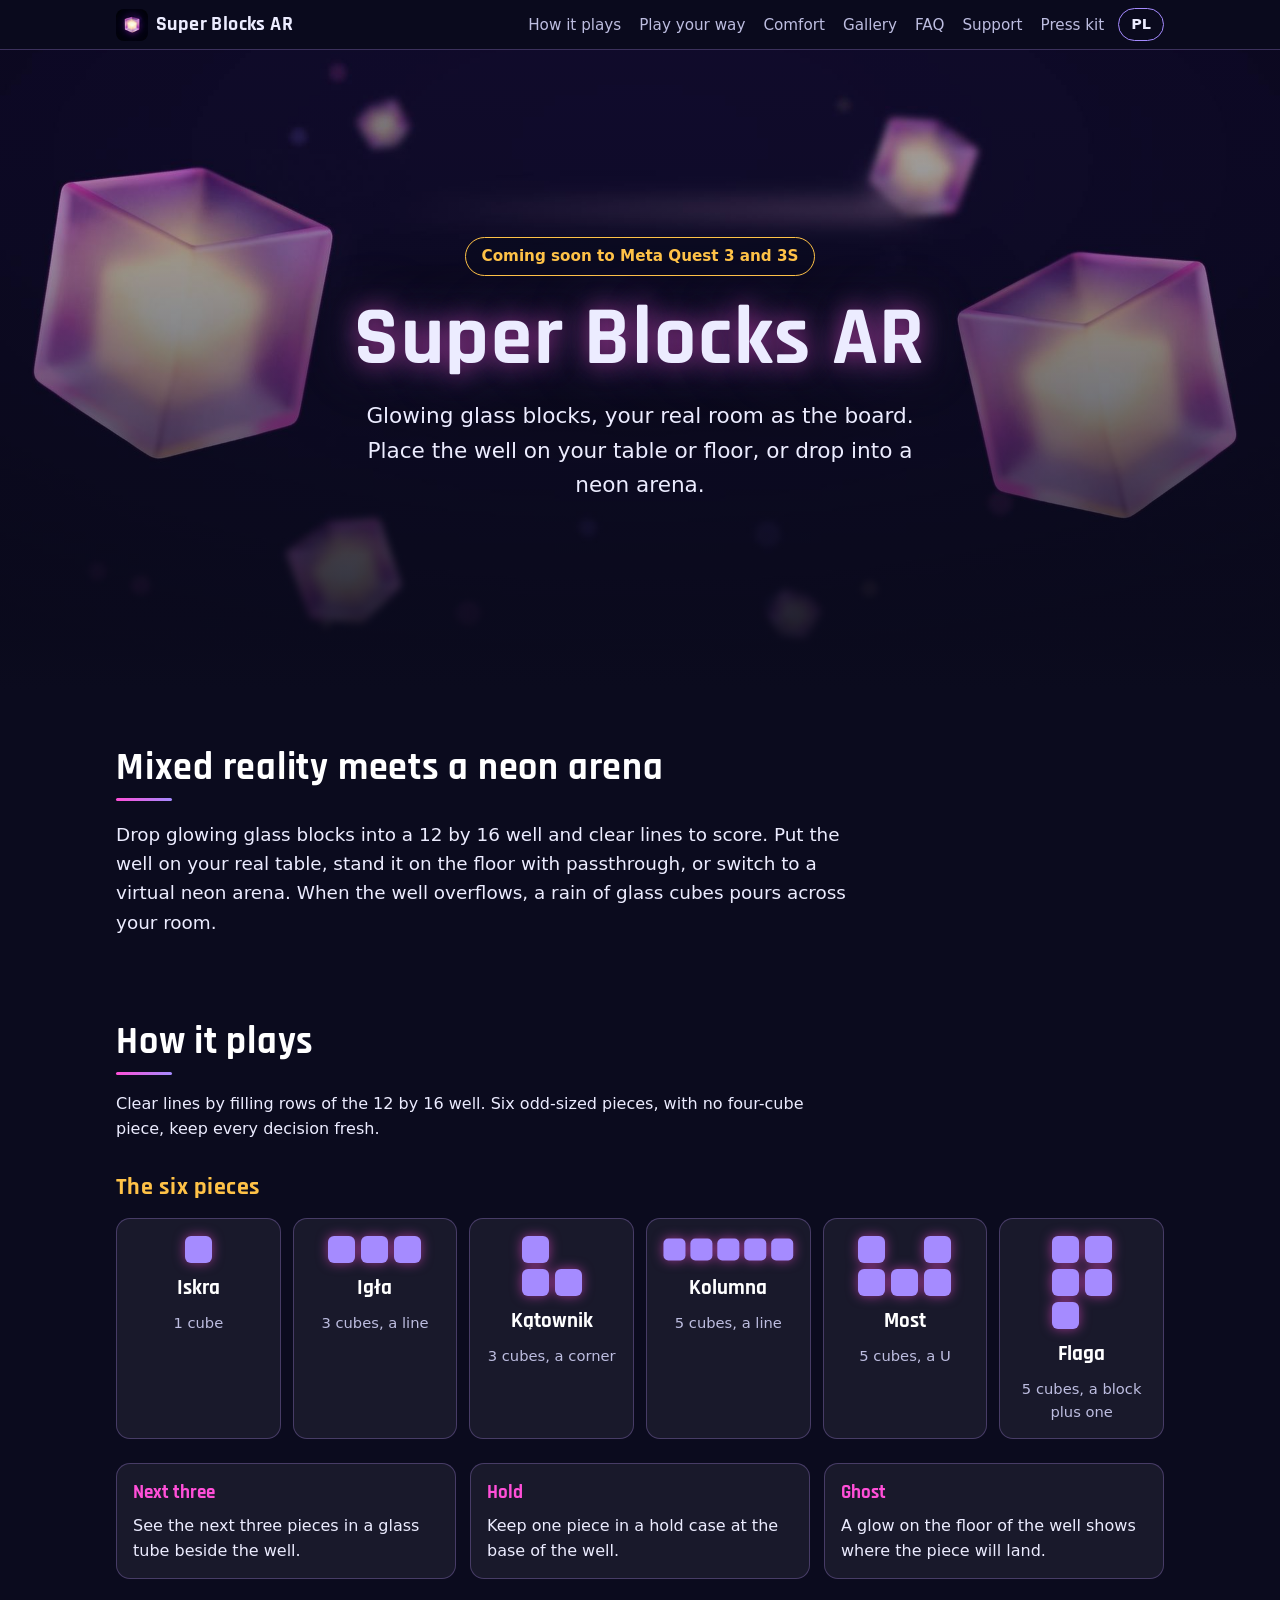
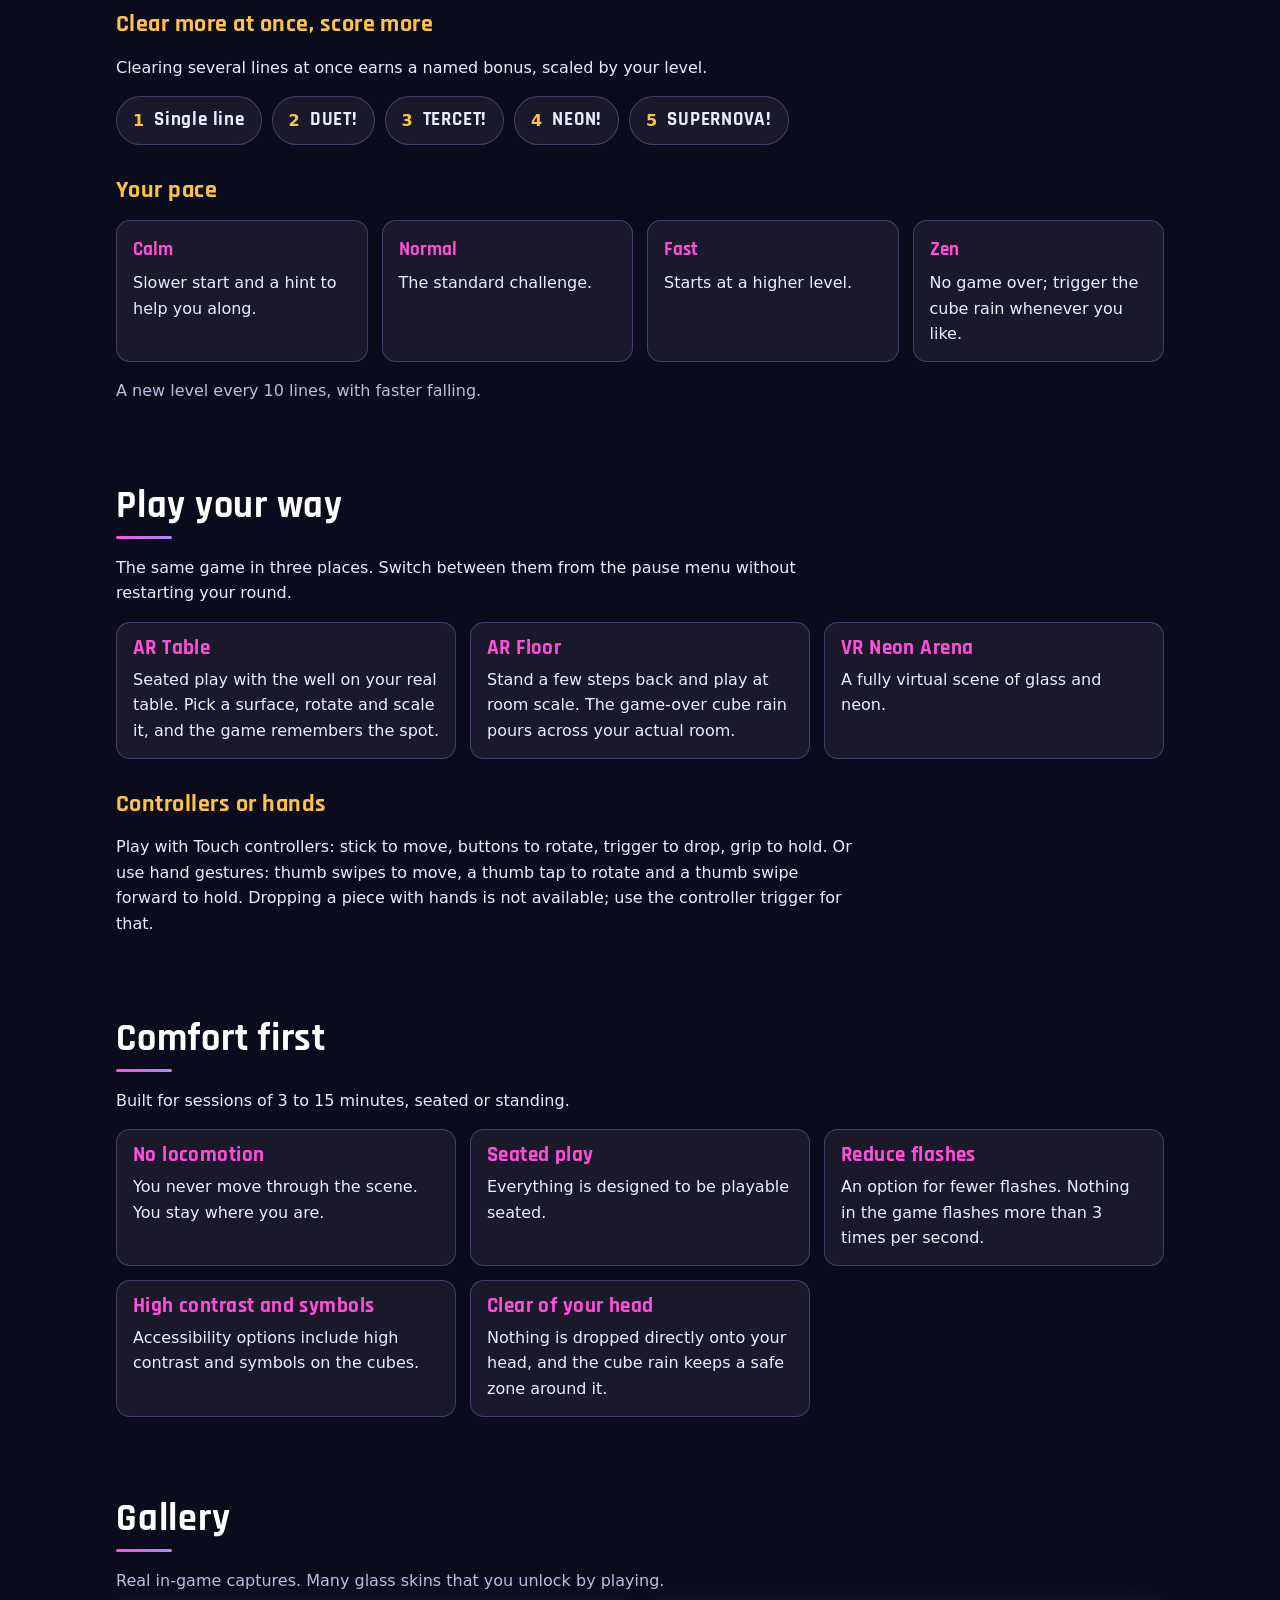
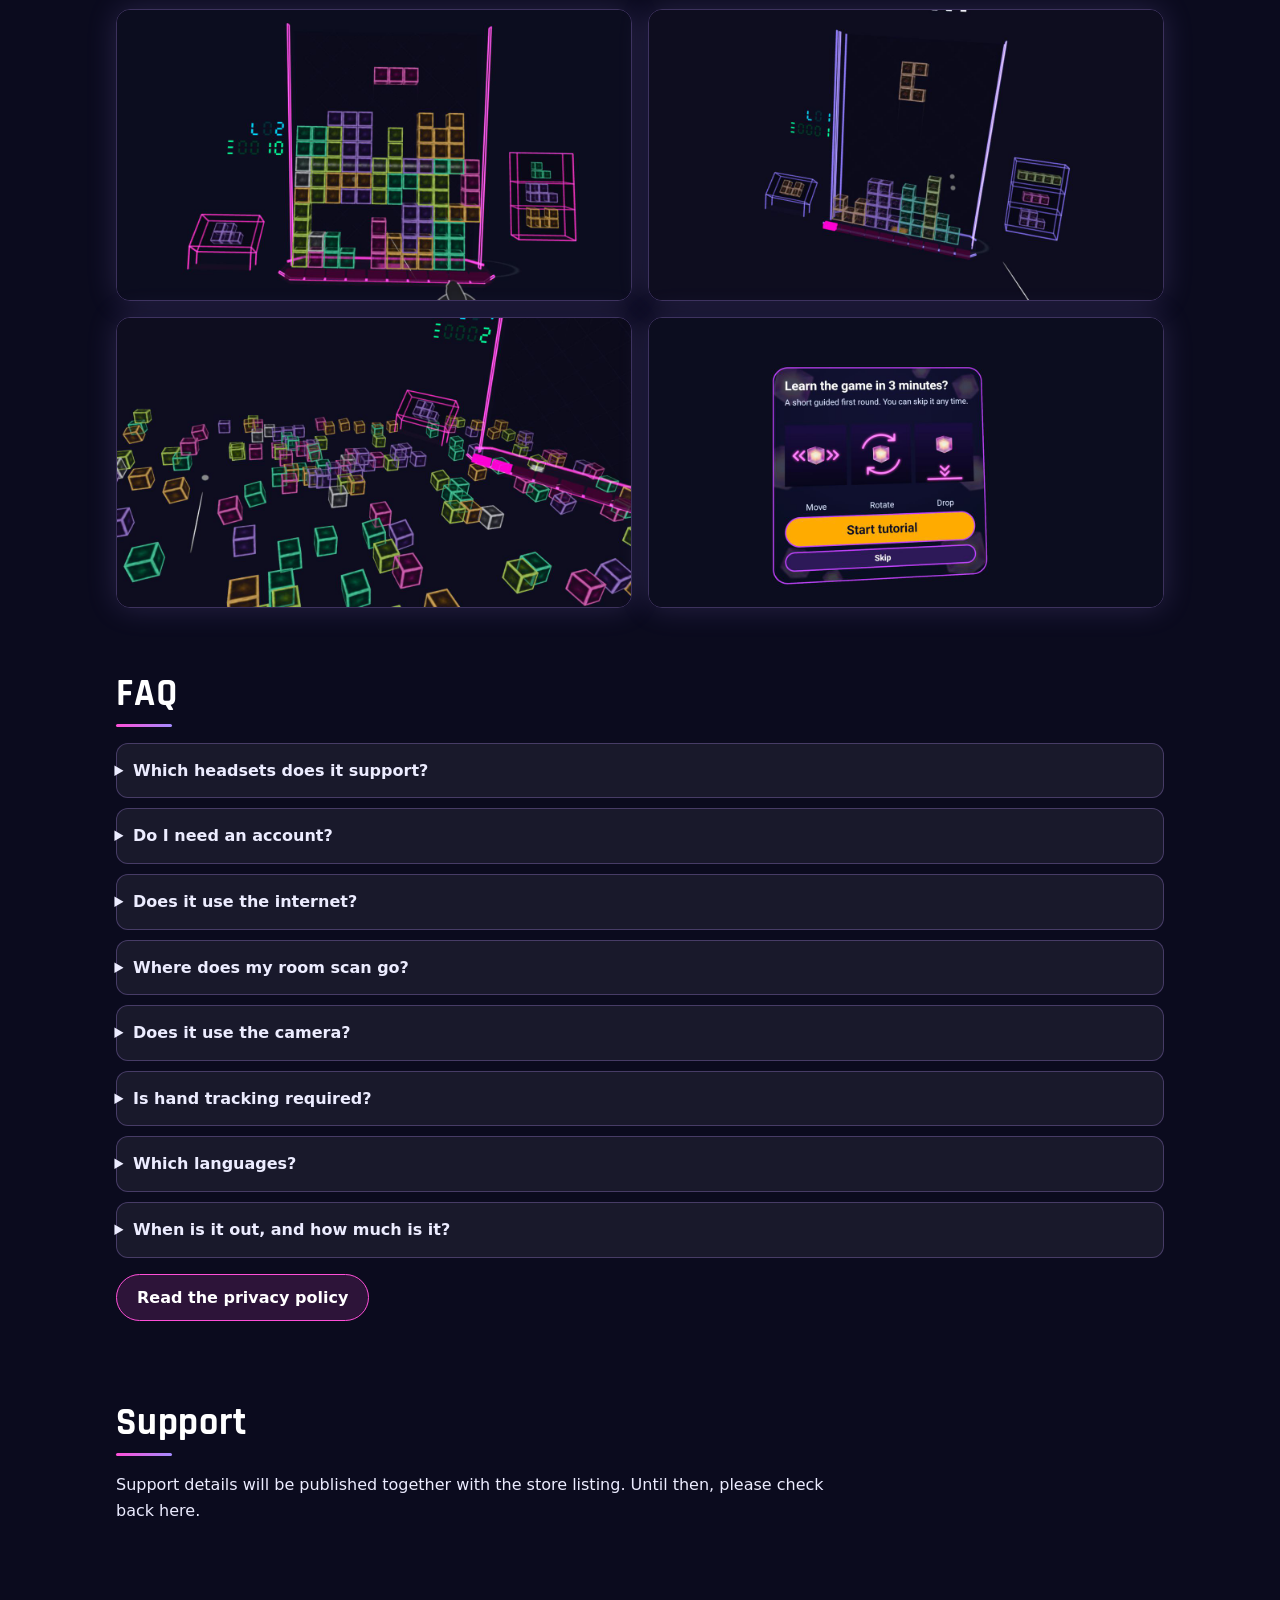
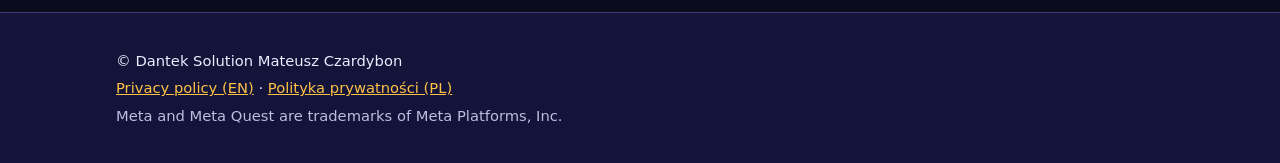
==== index.html @ c6575044 "Initial site Co-Authored-By: Claude Sonnet 5.5 <noreply@anthropic.com> Claude-Session: https://claud" ====
<!doctype html>
<html lang="en">
<head>
<meta charset="utf-8">
<meta name="viewport" content="width=device-width, initial-scale=1">
<title>Super Blocks AR</title>
<meta name="description" content="Super Blocks AR: glowing glass blocks falling into a 12 by 16 well that you place on your real table or floor, or play in a neon arena. Coming soon to Meta Quest 3 and 3S.">
<meta name="theme-color" content="#0b0b1e">
<meta property="og:type" content="website">
<meta property="og:title" content="Super Blocks AR">
<meta property="og:description" content="Super Blocks AR: glowing glass blocks falling into a 12 by 16 well that you place on your real table or floor, or play in a neon arena. Coming soon to Meta Quest 3 and 3S.">
<meta property="og:image" content="https://mczard.github.io/superblocksar/assets/og.jpg">
<meta property="og:image:width" content="1200">
<meta property="og:image:height" content="630">
<meta property="og:locale" content="en_US">
<meta name="twitter:card" content="summary_large_image">
<link rel="icon" type="image/png" sizes="48x48" href="assets/favicon.png">
<link rel="apple-touch-icon" href="assets/icon-192.png">
<link rel="preload" href="assets/fonts/Rajdhani-Bold.woff2" as="font" type="font/woff2" crossorigin>
<link rel="stylesheet" href="assets/style.css">
</head>
<body>
<a class="skip" href="#main">Skip to content</a>
<header class="top">
<div class="wrap bar">
<a class="brand" href="#top"><img src="assets/favicon.png" alt="" width="32" height="32"><span>Super Blocks AR</span></a>
<nav aria-label="Main"><ul><li><a href="#play">How it plays</a></li><li><a href="#modes">Play your way</a></li><li><a href="#comfort">Comfort</a></li><li><a href="#gallery">Gallery</a></li><li><a href="#faq">FAQ</a></li><li><a href="#support">Support</a></li><li><a href="press.html">Press kit</a></li></ul></nav>
<a class="lang" href="pl/index.html" hreflang="pl" lang="pl" aria-label="Polski">PL</a>
</div>
</header>
<main id="main">
<section class="hero" id="top">
<div class="wrap hero-in">
<!-- LAUNCH: replace the badge with the store button -->
<p class="badge launch-badge">Coming soon to Meta Quest 3 and 3S</p>
<h1>Super Blocks AR</h1>
<p class="pitch">Glowing glass blocks, your real room as the board. Place the well on your table or floor, or drop into a neon arena.</p>
</div>
</section>
<section class="wrap sec intro">
<h2>Mixed reality meets a neon arena</h2>
<p class="lead">Drop glowing glass blocks into a 12 by 16 well and clear lines to score. Put the well on your real table, stand it on the floor with passthrough, or switch to a virtual neon arena. When the well overflows, a rain of glass cubes pours across your room.</p>
</section>
<section id="play" class="wrap sec">
<h2>How it plays</h2>
<p>Clear lines by filling rows of the 12 by 16 well. Six odd-sized pieces, with no four-cube piece, keep every decision fresh.</p>
<h3 class="sub">The six pieces</h3>
<ul class="pieces"><li class="piece"><svg viewBox="0 0 11 11" width="33" height="33" aria-hidden="true" focusable="false"><rect x="1.0" y="1.0" width="9" height="9" rx="2"/></svg><strong>Iskra</strong><span>1 cube</span></li><li class="piece"><svg viewBox="0 0 33 11" width="99" height="33" aria-hidden="true" focusable="false"><rect x="1.0" y="1.0" width="9" height="9" rx="2"/><rect x="12.0" y="1.0" width="9" height="9" rx="2"/><rect x="23.0" y="1.0" width="9" height="9" rx="2"/></svg><strong>Igła</strong><span>3 cubes, a line</span></li><li class="piece"><svg viewBox="0 0 22 22" width="66" height="66" aria-hidden="true" focusable="false"><rect x="1.0" y="1.0" width="9" height="9" rx="2"/><rect x="1.0" y="12.0" width="9" height="9" rx="2"/><rect x="12.0" y="12.0" width="9" height="9" rx="2"/></svg><strong>Kątownik</strong><span>3 cubes, a corner</span></li><li class="piece"><svg viewBox="0 0 55 11" width="165" height="33" aria-hidden="true" focusable="false"><rect x="1.0" y="1.0" width="9" height="9" rx="2"/><rect x="12.0" y="1.0" width="9" height="9" rx="2"/><rect x="23.0" y="1.0" width="9" height="9" rx="2"/><rect x="34.0" y="1.0" width="9" height="9" rx="2"/><rect x="45.0" y="1.0" width="9" height="9" rx="2"/></svg><strong>Kolumna</strong><span>5 cubes, a line</span></li><li class="piece"><svg viewBox="0 0 33 22" width="99" height="66" aria-hidden="true" focusable="false"><rect x="1.0" y="1.0" width="9" height="9" rx="2"/><rect x="23.0" y="1.0" width="9" height="9" rx="2"/><rect x="1.0" y="12.0" width="9" height="9" rx="2"/><rect x="12.0" y="12.0" width="9" height="9" rx="2"/><rect x="23.0" y="12.0" width="9" height="9" rx="2"/></svg><strong>Most</strong><span>5 cubes, a U</span></li><li class="piece"><svg viewBox="0 0 22 33" width="66" height="99" aria-hidden="true" focusable="false"><rect x="1.0" y="1.0" width="9" height="9" rx="2"/><rect x="12.0" y="1.0" width="9" height="9" rx="2"/><rect x="1.0" y="12.0" width="9" height="9" rx="2"/><rect x="12.0" y="12.0" width="9" height="9" rx="2"/><rect x="1.0" y="23.0" width="9" height="9" rx="2"/></svg><strong>Flaga</strong><span>5 cubes, a block plus one</span></li></ul>
<ul class="cards three"><li><h4>Next three</h4><p>See the next three pieces in a glass tube beside the well.</p></li><li><h4>Hold</h4><p>Keep one piece in a hold case at the base of the well.</p></li><li><h4>Ghost</h4><p>A glow on the floor of the well shows where the piece will land.</p></li></ul>
<h3 class="sub">Clear more at once, score more</h3>
<p>Clearing several lines at once earns a named bonus, scaled by your level.</p>
<ul class="scores"><li><span class="n">1</span><span class="w">Single line</span></li><li><span class="n">2</span><span class="w">DUET!</span></li><li><span class="n">3</span><span class="w">TERCET!</span></li><li><span class="n">4</span><span class="w">NEON!</span></li><li><span class="n">5</span><span class="w">SUPERNOVA!</span></li></ul>
<h3 class="sub">Your pace</h3>
<ul class="cards four"><li><h4>Calm</h4><p>Slower start and a hint to help you along.</p></li><li><h4>Normal</h4><p>The standard challenge.</p></li><li><h4>Fast</h4><p>Starts at a higher level.</p></li><li><h4>Zen</h4><p>No game over; trigger the cube rain whenever you like.</p></li></ul>
<p class="muted">A new level every 10 lines, with faster falling.</p>
</section>
<section id="modes" class="wrap sec">
<h2>Play your way</h2>
<p>The same game in three places. Switch between them from the pause menu without restarting your round.</p>
<ul class="cards three"><li><h3>AR Table</h3><p>Seated play with the well on your real table. Pick a surface, rotate and scale it, and the game remembers the spot.</p></li><li><h3>AR Floor</h3><p>Stand a few steps back and play at room scale. The game-over cube rain pours across your actual room.</p></li><li><h3>VR Neon Arena</h3><p>A fully virtual scene of glass and neon.</p></li></ul>
<h3 class="sub">Controllers or hands</h3>
<p>Play with Touch controllers: stick to move, buttons to rotate, trigger to drop, grip to hold. Or use hand gestures: thumb swipes to move, a thumb tap to rotate and a thumb swipe forward to hold. Dropping a piece with hands is not available; use the controller trigger for that.</p>
</section>
<section id="comfort" class="wrap sec">
<h2>Comfort first</h2>
<p>Built for sessions of 3 to 15 minutes, seated or standing.</p>
<ul class="cards three"><li><h3>No locomotion</h3><p>You never move through the scene. You stay where you are.</p></li><li><h3>Seated play</h3><p>Everything is designed to be playable seated.</p></li><li><h3>Reduce flashes</h3><p>An option for fewer flashes. Nothing in the game flashes more than 3 times per second.</p></li><li><h3>High contrast and symbols</h3><p>Accessibility options include high contrast and symbols on the cubes.</p></li><li><h3>Clear of your head</h3><p>Nothing is dropped directly onto your head, and the cube rain keeps a safe zone around it.</p></li></ul>
</section>
<section id="gallery" class="wrap sec">
<h2>Gallery</h2>
<p class="muted">Real in-game captures. Many glass skins that you unlock by playing.</p>
<ul class="gallery"><li><img src="assets/shot-1-arena.jpg" alt="Glowing glass blocks stacked in a well inside the neon VR arena." width="1280" height="720" loading="lazy"></li><li><img src="assets/shot-2-galaxy.jpg" alt="The VR arena with an alternative glass skin." width="1280" height="720" loading="lazy"></li><li><img src="assets/shot-3-rain.jpg" alt="The game-over rain of glass cubes falling through the room." width="1280" height="720" loading="lazy"></li><li><img src="assets/shot-4-tutorial.jpg" alt="The in-game tutorial showing how to play." width="1280" height="720" loading="lazy"></li></ul>
</section>
<section id="faq" class="wrap sec">
<h2>FAQ</h2>
<div class="faq"><details><summary>Which headsets does it support?</summary><p>Meta Quest 3 and Meta Quest 3S.</p></details><details><summary>Do I need an account?</summary><p>The game has no account of its own, no ads and no analytics.</p></details><details><summary>Does it use the internet?</summary><p>The game has no server of its own. The only online feature is the optional Meta leaderboard: after a finished round (not Zen) your score and the name of the board, which is only the difficulty, are sent through the Meta Platform SDK built into the app. The game contacts no other server, and no room scan, camera or hand data is ever sent.</p></details><details><summary>Where does my room scan go?</summary><p>Nowhere. In the AR modes the game reads the room scan from the headset to place the well and, on the floor, to let cubes bounce off your room. It is processed on the headset and never sent or stored outside it. The game saves only the board position you chose, as a spatial anchor kept by the system on the headset.</p></details><details><summary>Does it use the camera?</summary><p>No. The game never accesses camera images and does not record video or audio. Passthrough is rendered by the system.</p></details><details><summary>Is hand tracking required?</summary><p>No. Hand tracking is optional and only reads thumb gestures. Controllers work for everything.</p></details><details><summary>Which languages?</summary><p>English and Polish.</p></details><details><summary>When is it out, and how much is it?</summary><p>It is coming soon. Release date and price will be announced with the store listing.</p></details></div>
<p><a class="btn" href="https://mczard.github.io/superblocksar-legal/" rel="noopener">Read the privacy policy</a></p>
</section>
<section id="support" class="wrap sec">
<h2>Support</h2>
<p>Support details will be published together with the store listing. Until then, please check back here.</p>
</section>
</main>
<footer class="foot">
<div class="wrap">
<p>&copy; Dantek Solution Mateusz Czardybon</p>
<p><a href="https://mczard.github.io/superblocksar-legal/" rel="noopener">Privacy policy (EN)</a> &middot; <a href="https://mczard.github.io/superblocksar-legal/pl.html" rel="noopener">Polityka prywatności (PL)</a></p>
<p class="muted">Meta and Meta Quest are trademarks of Meta Platforms, Inc.</p>
</div>
</footer>
</body>
</html>
---- assets/style.css ----
@font-face{font-family:"Rajdhani";font-weight:700;font-style:normal;font-display:swap;src:url("fonts/Rajdhani-Bold.woff2") format("woff2")}
:root{--bg:#0b0b1e;--bg2:#14143a;--card:rgba(255,255,255,.06);--line:rgba(190,150,255,.28);--text:#ececff;--muted:#bdbde0;--mag:#ff4fd8;--vio:#a58bff;--amb:#ffc247;--gut:16px}
*{box-sizing:border-box}
html{scroll-behavior:smooth;-webkit-text-size-adjust:100%}
body{margin:0;background:var(--bg);color:var(--text);font:1rem/1.6 system-ui,-apple-system,"Segoe UI",Roboto,sans-serif;overflow-x:hidden}
img{max-width:100%;height:auto;display:block}
ul{list-style:none;margin:0;padding:0}
a{color:var(--amb)}
a:focus-visible,.btn:focus-visible{outline:3px solid var(--amb);outline-offset:3px;border-radius:4px}
h1,h2,h3,.brand{font-family:"Rajdhani",system-ui,sans-serif;font-weight:700;letter-spacing:.02em;line-height:1.15;margin:0}
.wrap{max-width:1080px;margin:0 auto;padding-left:var(--gut);padding-right:var(--gut)}
.skip{position:absolute;left:-999px;top:8px;background:var(--amb);color:#0b0b1e;padding:8px 12px;z-index:20;border-radius:4px}
.skip:focus{left:8px}
.top{position:sticky;top:0;z-index:10;background:rgba(11,11,30,.88);backdrop-filter:blur(8px);border-bottom:1px solid var(--line)}
.bar{display:flex;align-items:center;gap:12px;flex-wrap:wrap;padding-top:8px;padding-bottom:8px}
.brand{display:flex;align-items:center;gap:8px;color:var(--text);text-decoration:none;font-size:1.25rem}
.brand img{border-radius:8px}
nav{margin-left:auto}
nav ul{display:flex;gap:4px 14px;flex-wrap:wrap}
nav a{color:var(--muted);text-decoration:none;font-size:.95rem;padding:6px 2px}
nav a:hover{color:var(--text)}
.lang{border:1px solid var(--vio);color:var(--text);text-decoration:none;padding:4px 12px;border-radius:999px;font-weight:700;font-size:.9rem}
.lang:hover{background:rgba(165,139,255,.2)}
.hero{background:linear-gradient(180deg,rgba(11,11,30,.15),rgba(11,11,30,.85) 92%,var(--bg)),url("hero.jpg") center/cover no-repeat,var(--bg);min-height:min(78vh,640px);display:flex;align-items:center;text-align:center}
.hero-in{padding-top:64px;padding-bottom:64px}
.hero h1{font-size:clamp(2.6rem,10vw,5.2rem);text-shadow:0 0 24px rgba(255,79,216,.55),0 0 60px rgba(165,139,255,.4);margin:16px 0 12px}
.pitch{max-width:36rem;margin:0 auto;font-size:clamp(1.05rem,3.2vw,1.35rem);color:var(--text)}
.badge{display:inline-block;margin:0;padding:6px 16px;border:1px solid var(--amb);border-radius:999px;color:var(--amb);background:rgba(11,11,30,.7);font-weight:600;font-size:.95rem}
.sec{padding-top:56px;padding-bottom:8px}
.sec h2{font-size:clamp(1.7rem,5vw,2.4rem);margin-bottom:16px;color:#fff}
.sec h2::after{content:"";display:block;width:56px;height:3px;margin-top:8px;background:linear-gradient(90deg,var(--mag),var(--vio));border-radius:2px}
.muted{color:var(--muted)}
.two{display:grid;gap:24px}
.modes{display:grid;gap:12px}
.modes li,.cards li{background:var(--card);border:1px solid var(--line);border-radius:14px;padding:14px 16px}
.modes strong{display:block;color:var(--amb);font-size:1.05rem}
.modes span{color:var(--muted)}
.cards{display:grid;gap:14px}
.cards{margin:16px 0}
.cards h3{font-size:1.3rem;color:var(--mag);margin-bottom:6px}
.cards p{margin:0;color:var(--text)}
.gallery{display:grid;gap:16px}
.gallery img{border-radius:14px;border:1px solid var(--line);box-shadow:0 0 30px rgba(165,139,255,.18)}
.btn{display:inline-block;padding:10px 20px;border:1px solid var(--mag);border-radius:999px;color:#fff;text-decoration:none;font-weight:600;background:rgba(255,79,216,.14)}
.btn:hover{background:rgba(255,79,216,.3)}
.foot{margin-top:64px;padding:32px 0;border-top:1px solid var(--line);background:var(--bg2);font-size:.92rem}
.foot p{margin:4px 0;overflow-wrap:anywhere}
.hero h1,.badge{animation:rise .8s ease both}
@keyframes rise{from{opacity:0;transform:translateY(8px)}to{opacity:1;transform:none}}
.intro .lead,.lead{font-size:1.15rem;max-width:46rem}
.sub{font-size:1.5rem;color:var(--amb);margin:32px 0 10px}
.sec p{max-width:46rem}
.pieces{display:grid;grid-template-columns:repeat(2,1fr);gap:12px;margin:16px 0 24px}
.piece{background:var(--card);border:1px solid var(--line);border-radius:14px;padding:14px;display:flex;flex-direction:column;align-items:center;gap:6px;text-align:center}
.piece svg{height:auto;max-width:100%;fill:var(--vio);filter:drop-shadow(0 0 6px rgba(255,79,216,.55));min-height:33px}
.piece strong{font-family:"Rajdhani",system-ui,sans-serif;font-size:1.3rem;color:#fff}
.piece span{color:var(--muted);font-size:.92rem}
.cards h4,.cards.three h4{font-family:"Rajdhani",system-ui,sans-serif;font-size:1.2rem;color:var(--mag);margin:0 0 4px}
.cards.four{grid-template-columns:1fr}
.scores{display:flex;flex-wrap:wrap;gap:10px;margin:14px 0}
.scores li{display:flex;align-items:center;gap:10px;padding:8px 16px;border:1px solid var(--line);border-radius:999px;background:var(--card)}
.scores .n{color:var(--amb);font-weight:700}
.scores .w{font-family:"Rajdhani",system-ui,sans-serif;font-size:1.2rem;font-weight:700;letter-spacing:.04em}
.faq details{background:var(--card);border:1px solid var(--line);border-radius:12px;margin-bottom:10px;padding:0 16px}
.faq summary{cursor:pointer;padding:14px 0;font-weight:600;list-style-position:outside}
.faq summary:focus-visible{outline:3px solid var(--amb);outline-offset:2px;border-radius:4px}
.faq details[open] summary{color:var(--amb)}
.faq details p{margin:0 0 14px;color:var(--text)}
.phead{padding-top:48px}
.h1s{font-size:clamp(2rem,7vw,3.2rem);text-shadow:0 0 24px rgba(255,79,216,.45);margin-bottom:8px}
.facts{display:grid;gap:0;margin:0;border:1px solid var(--line);border-radius:14px;overflow:hidden}
.facts div{display:grid;gap:2px;padding:12px 16px;background:var(--card);border-bottom:1px solid var(--line)}
.facts div:last-child{border-bottom:0}
.facts dt{color:var(--amb);font-weight:700}
.facts dd{margin:0}
.dls{display:grid;gap:14px;grid-template-columns:1fr}
.dl a{display:flex;flex-direction:column;gap:8px;height:100%;padding:10px;background:var(--card);border:1px solid var(--line);border-radius:14px;color:var(--text);text-decoration:none}
.dl a:hover{border-color:var(--mag)}
.dl a:focus-visible{outline:3px solid var(--amb);outline-offset:3px}
.dl .th{border-radius:8px;margin:0 auto;max-height:220px;width:auto;object-fit:contain;background:#0b0b1e}
.dl span{font-size:.95rem;overflow-wrap:anywhere}
nav[aria-label] a[aria-current]{color:var(--amb)}
@media (min-width:700px){
.pieces{grid-template-columns:repeat(3,1fr)}
.cards.four{grid-template-columns:repeat(2,1fr)}
.dls{grid-template-columns:repeat(2,1fr)}
.facts div{grid-template-columns:200px 1fr}
.two{grid-template-columns:1.2fr 1fr;align-items:start}
.cards{grid-template-columns:repeat(2,1fr)}
.gallery{grid-template-columns:repeat(2,1fr)}
}
@media (min-width:1000px){.cards.three{grid-template-columns:repeat(3,1fr)}.cards.four{grid-template-columns:repeat(4,1fr)}.pieces{grid-template-columns:repeat(6,1fr)}.dls{grid-template-columns:repeat(3,1fr)}}
@media (prefers-reduced-motion:reduce){html{scroll-behavior:auto}*{animation:none!important;transition:none!important}}
@media (max-width:699px){.top{position:static}}
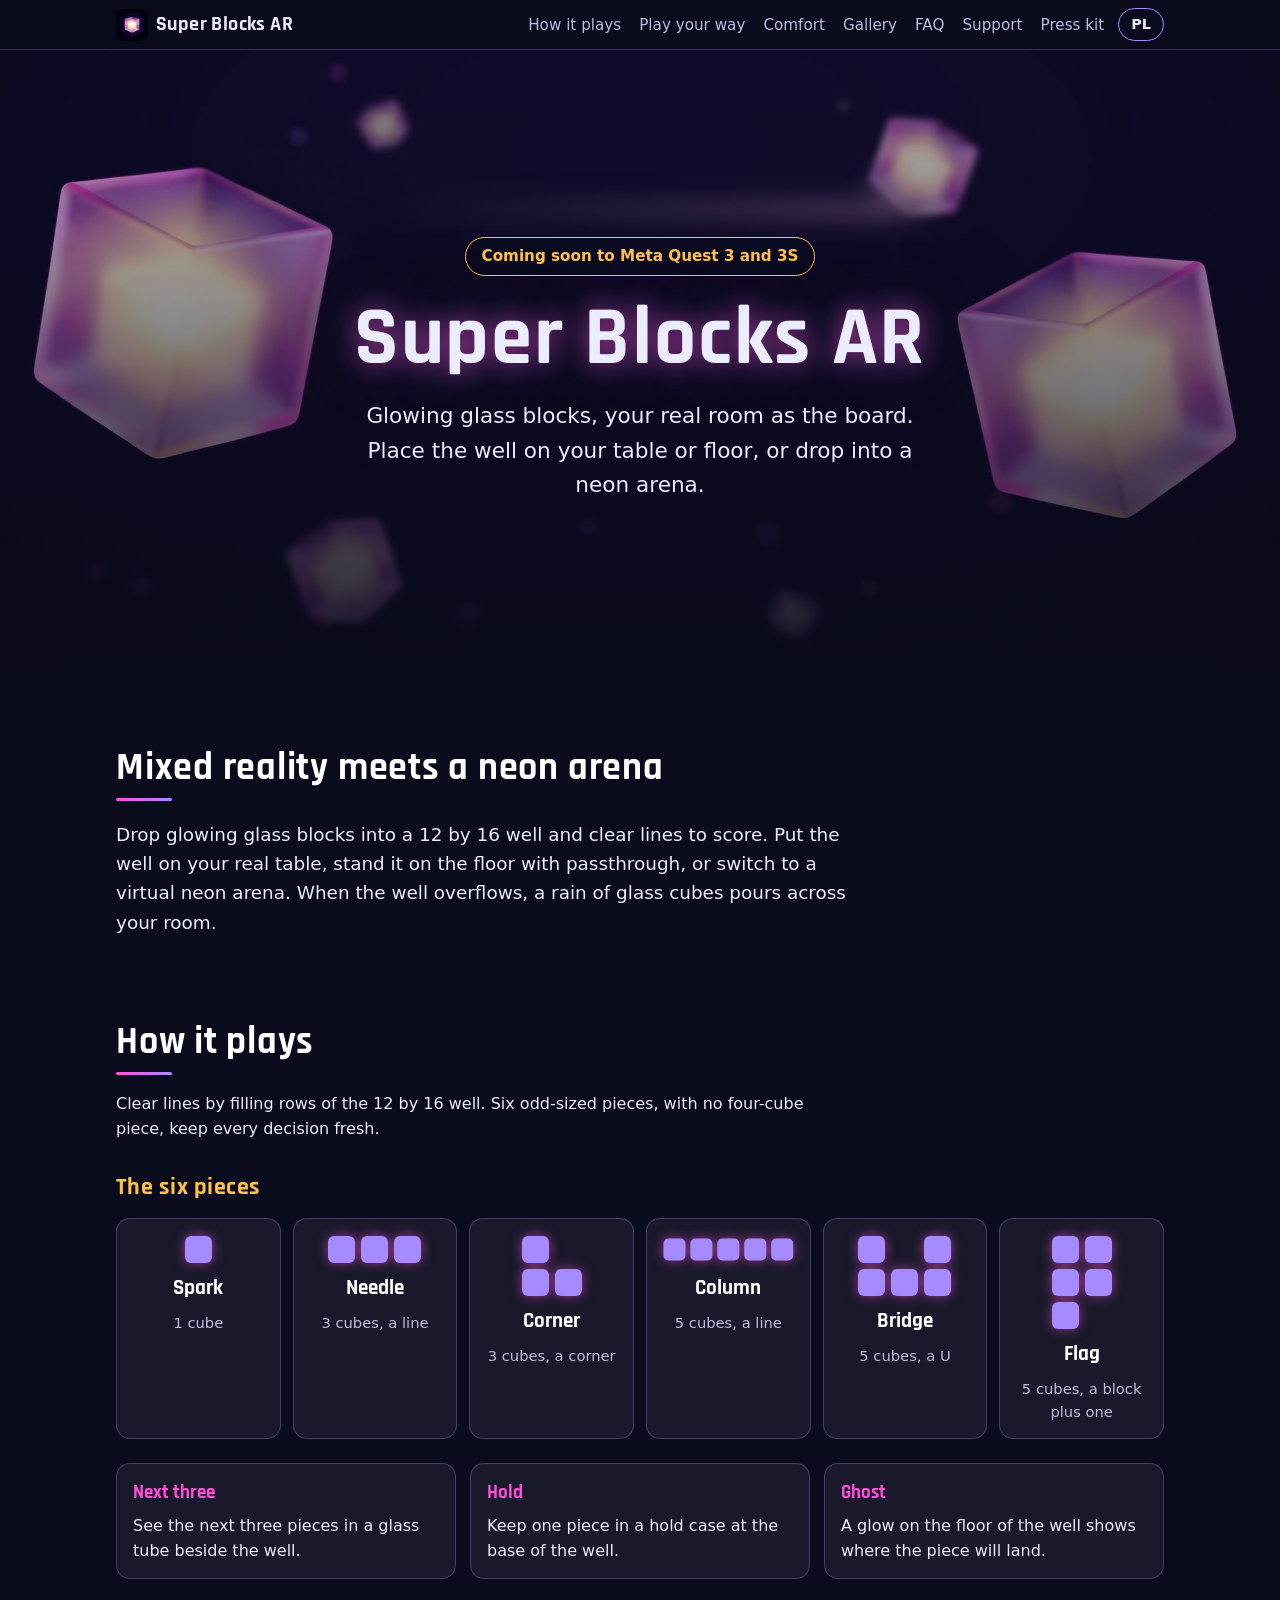
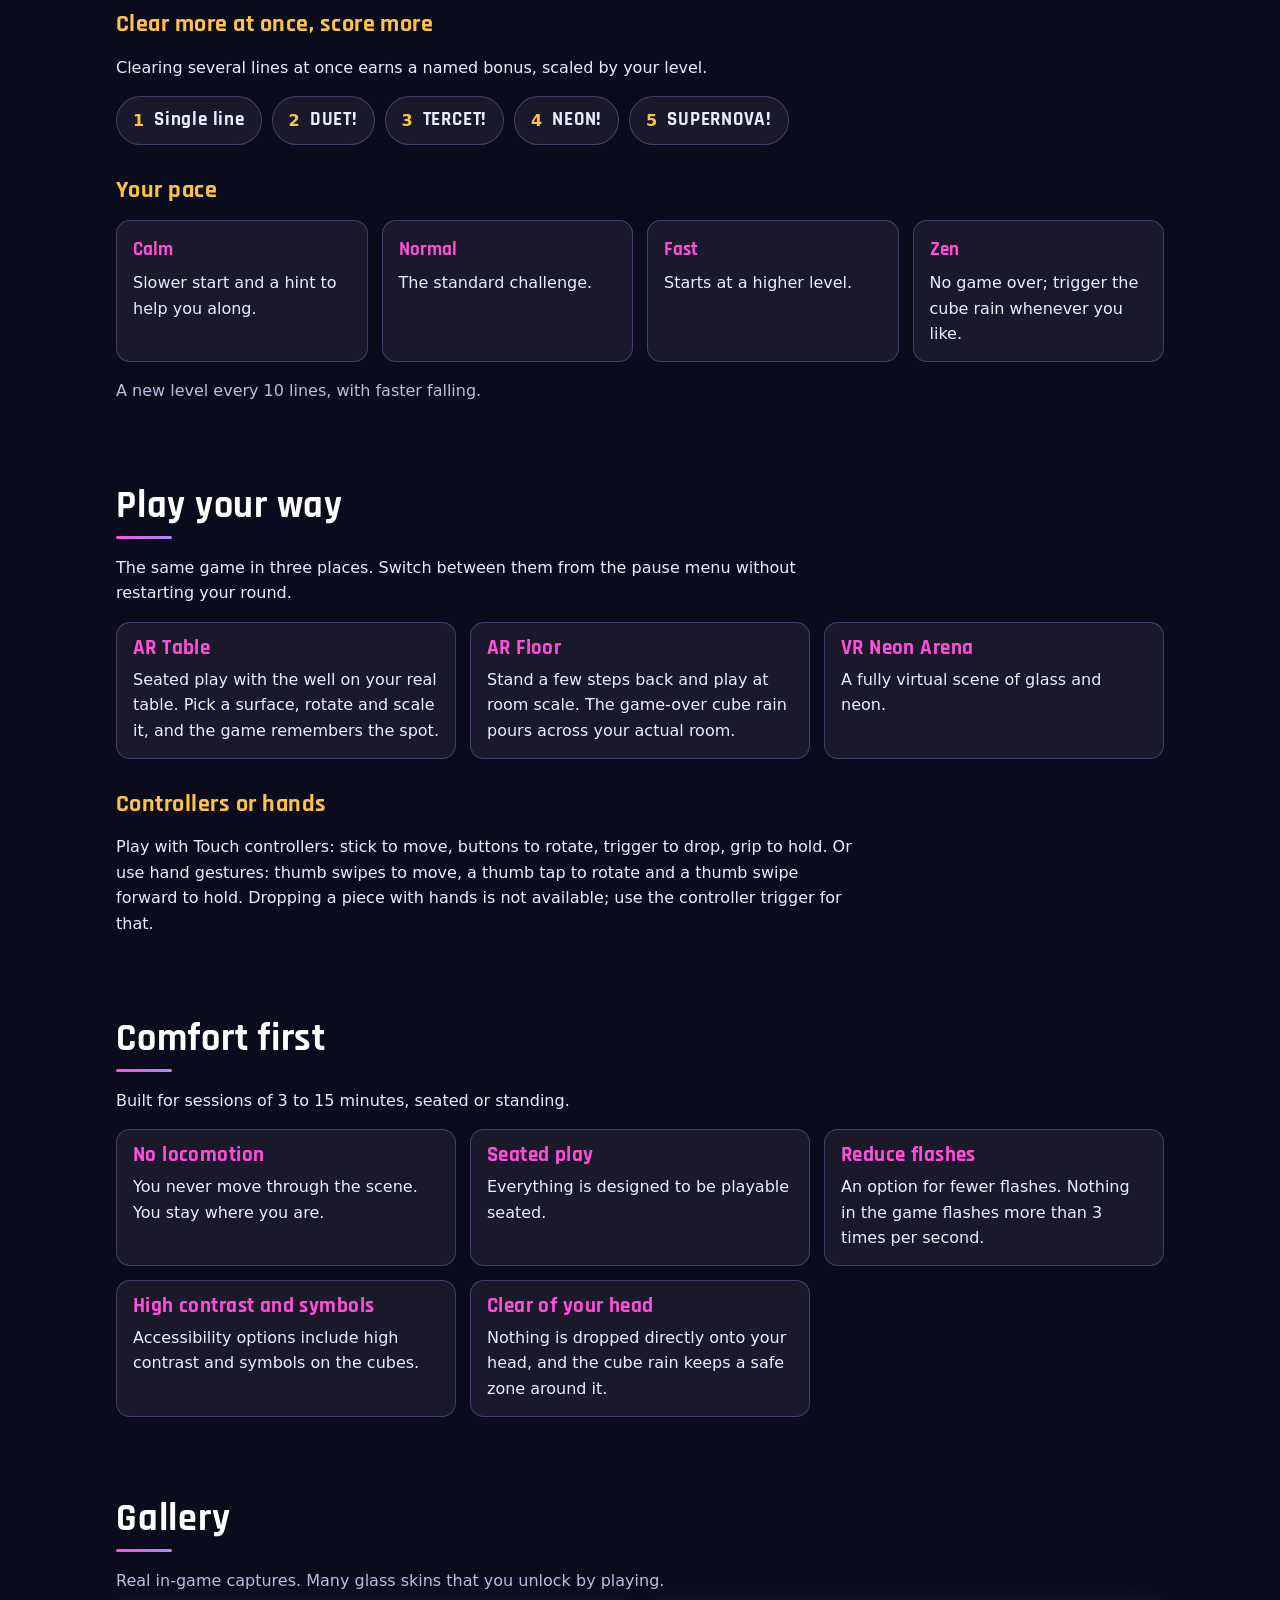
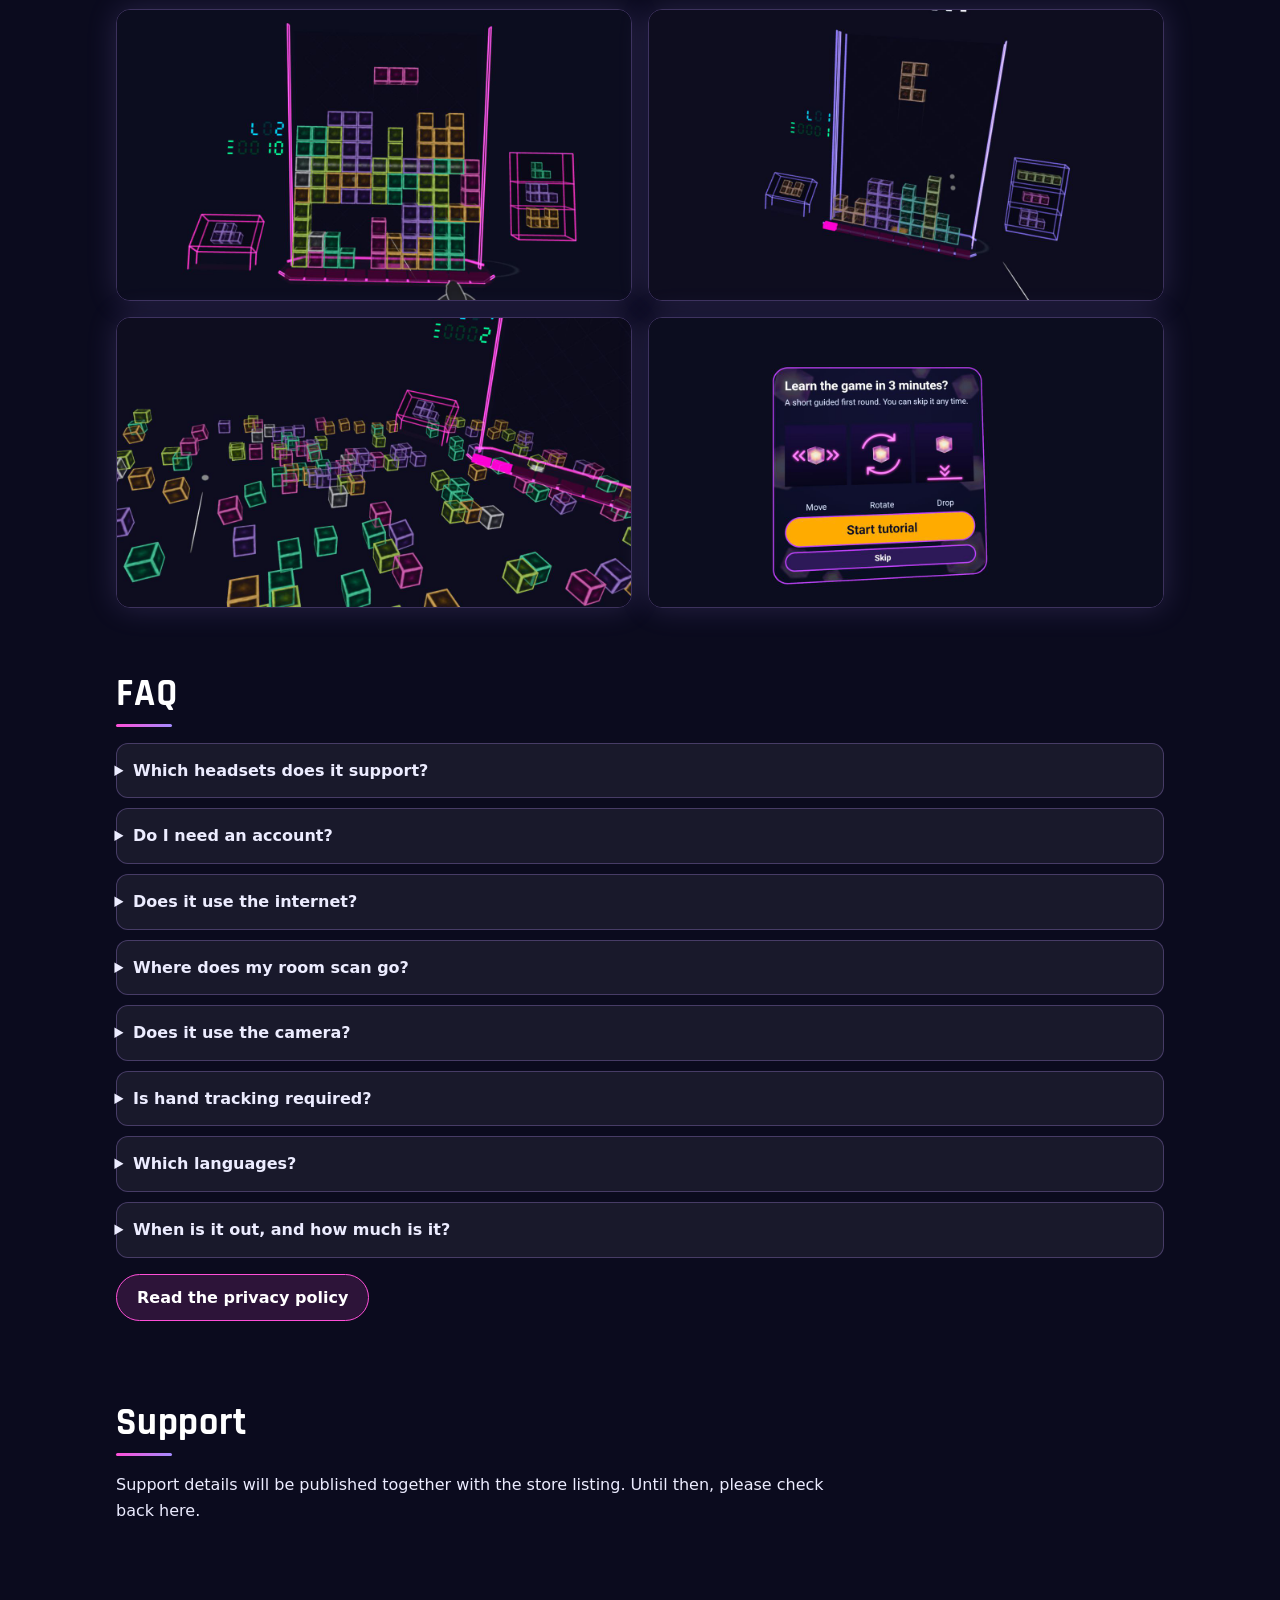
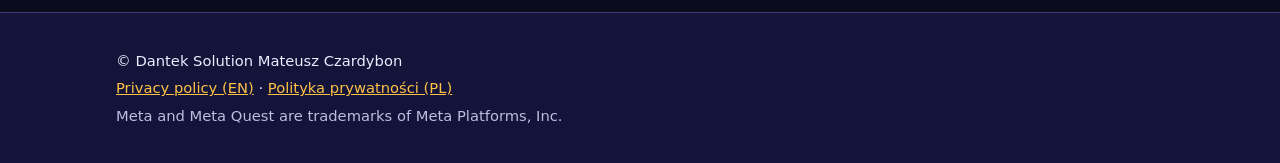
==== commit fc7f7c44: "Use English piece names on the English pages Co-Authored-By: Claude Sonnet 5.5 <noreply@anthropic.co" ====
--- a/index.html
+++ b/index.html
@@ -45,7 +45,7 @@
 <h2>How it plays</h2>
 <p>Clear lines by filling rows of the 12 by 16 well. Six odd-sized pieces, with no four-cube piece, keep every decision fresh.</p>
 <h3 class="sub">The six pieces</h3>
-<ul class="pieces"><li class="piece"><svg viewBox="0 0 11 11" width="33" height="33" aria-hidden="true" focusable="false"><rect x="1.0" y="1.0" width="9" height="9" rx="2"/></svg><strong>Iskra</strong><span>1 cube</span></li><li class="piece"><svg viewBox="0 0 33 11" width="99" height="33" aria-hidden="true" focusable="false"><rect x="1.0" y="1.0" width="9" height="9" rx="2"/><rect x="12.0" y="1.0" width="9" height="9" rx="2"/><rect x="23.0" y="1.0" width="9" height="9" rx="2"/></svg><strong>Igła</strong><span>3 cubes, a line</span></li><li class="piece"><svg viewBox="0 0 22 22" width="66" height="66" aria-hidden="true" focusable="false"><rect x="1.0" y="1.0" width="9" height="9" rx="2"/><rect x="1.0" y="12.0" width="9" height="9" rx="2"/><rect x="12.0" y="12.0" width="9" height="9" rx="2"/></svg><strong>Kątownik</strong><span>3 cubes, a corner</span></li><li class="piece"><svg viewBox="0 0 55 11" width="165" height="33" aria-hidden="true" focusable="false"><rect x="1.0" y="1.0" width="9" height="9" rx="2"/><rect x="12.0" y="1.0" width="9" height="9" rx="2"/><rect x="23.0" y="1.0" width="9" height="9" rx="2"/><rect x="34.0" y="1.0" width="9" height="9" rx="2"/><rect x="45.0" y="1.0" width="9" height="9" rx="2"/></svg><strong>Kolumna</strong><span>5 cubes, a line</span></li><li class="piece"><svg viewBox="0 0 33 22" width="99" height="66" aria-hidden="true" focusable="false"><rect x="1.0" y="1.0" width="9" height="9" rx="2"/><rect x="23.0" y="1.0" width="9" height="9" rx="2"/><rect x="1.0" y="12.0" width="9" height="9" rx="2"/><rect x="12.0" y="12.0" width="9" height="9" rx="2"/><rect x="23.0" y="12.0" width="9" height="9" rx="2"/></svg><strong>Most</strong><span>5 cubes, a U</span></li><li class="piece"><svg viewBox="0 0 22 33" width="66" height="99" aria-hidden="true" focusable="false"><rect x="1.0" y="1.0" width="9" height="9" rx="2"/><rect x="12.0" y="1.0" width="9" height="9" rx="2"/><rect x="1.0" y="12.0" width="9" height="9" rx="2"/><rect x="12.0" y="12.0" width="9" height="9" rx="2"/><rect x="1.0" y="23.0" width="9" height="9" rx="2"/></svg><strong>Flaga</strong><span>5 cubes, a block plus one</span></li></ul>
+<ul class="pieces"><li class="piece"><svg viewBox="0 0 11 11" width="33" height="33" aria-hidden="true" focusable="false"><rect x="1.0" y="1.0" width="9" height="9" rx="2"/></svg><strong>Spark</strong><span>1 cube</span></li><li class="piece"><svg viewBox="0 0 33 11" width="99" height="33" aria-hidden="true" focusable="false"><rect x="1.0" y="1.0" width="9" height="9" rx="2"/><rect x="12.0" y="1.0" width="9" height="9" rx="2"/><rect x="23.0" y="1.0" width="9" height="9" rx="2"/></svg><strong>Needle</strong><span>3 cubes, a line</span></li><li class="piece"><svg viewBox="0 0 22 22" width="66" height="66" aria-hidden="true" focusable="false"><rect x="1.0" y="1.0" width="9" height="9" rx="2"/><rect x="1.0" y="12.0" width="9" height="9" rx="2"/><rect x="12.0" y="12.0" width="9" height="9" rx="2"/></svg><strong>Corner</strong><span>3 cubes, a corner</span></li><li class="piece"><svg viewBox="0 0 55 11" width="165" height="33" aria-hidden="true" focusable="false"><rect x="1.0" y="1.0" width="9" height="9" rx="2"/><rect x="12.0" y="1.0" width="9" height="9" rx="2"/><rect x="23.0" y="1.0" width="9" height="9" rx="2"/><rect x="34.0" y="1.0" width="9" height="9" rx="2"/><rect x="45.0" y="1.0" width="9" height="9" rx="2"/></svg><strong>Column</strong><span>5 cubes, a line</span></li><li class="piece"><svg viewBox="0 0 33 22" width="99" height="66" aria-hidden="true" focusable="false"><rect x="1.0" y="1.0" width="9" height="9" rx="2"/><rect x="23.0" y="1.0" width="9" height="9" rx="2"/><rect x="1.0" y="12.0" width="9" height="9" rx="2"/><rect x="12.0" y="12.0" width="9" height="9" rx="2"/><rect x="23.0" y="12.0" width="9" height="9" rx="2"/></svg><strong>Bridge</strong><span>5 cubes, a U</span></li><li class="piece"><svg viewBox="0 0 22 33" width="66" height="99" aria-hidden="true" focusable="false"><rect x="1.0" y="1.0" width="9" height="9" rx="2"/><rect x="12.0" y="1.0" width="9" height="9" rx="2"/><rect x="1.0" y="12.0" width="9" height="9" rx="2"/><rect x="12.0" y="12.0" width="9" height="9" rx="2"/><rect x="1.0" y="23.0" width="9" height="9" rx="2"/></svg><strong>Flag</strong><span>5 cubes, a block plus one</span></li></ul>
 <ul class="cards three"><li><h4>Next three</h4><p>See the next three pieces in a glass tube beside the well.</p></li><li><h4>Hold</h4><p>Keep one piece in a hold case at the base of the well.</p></li><li><h4>Ghost</h4><p>A glow on the floor of the well shows where the piece will land.</p></li></ul>
 <h3 class="sub">Clear more at once, score more</h3>
 <p>Clearing several lines at once earns a named bonus, scaled by your level.</p>
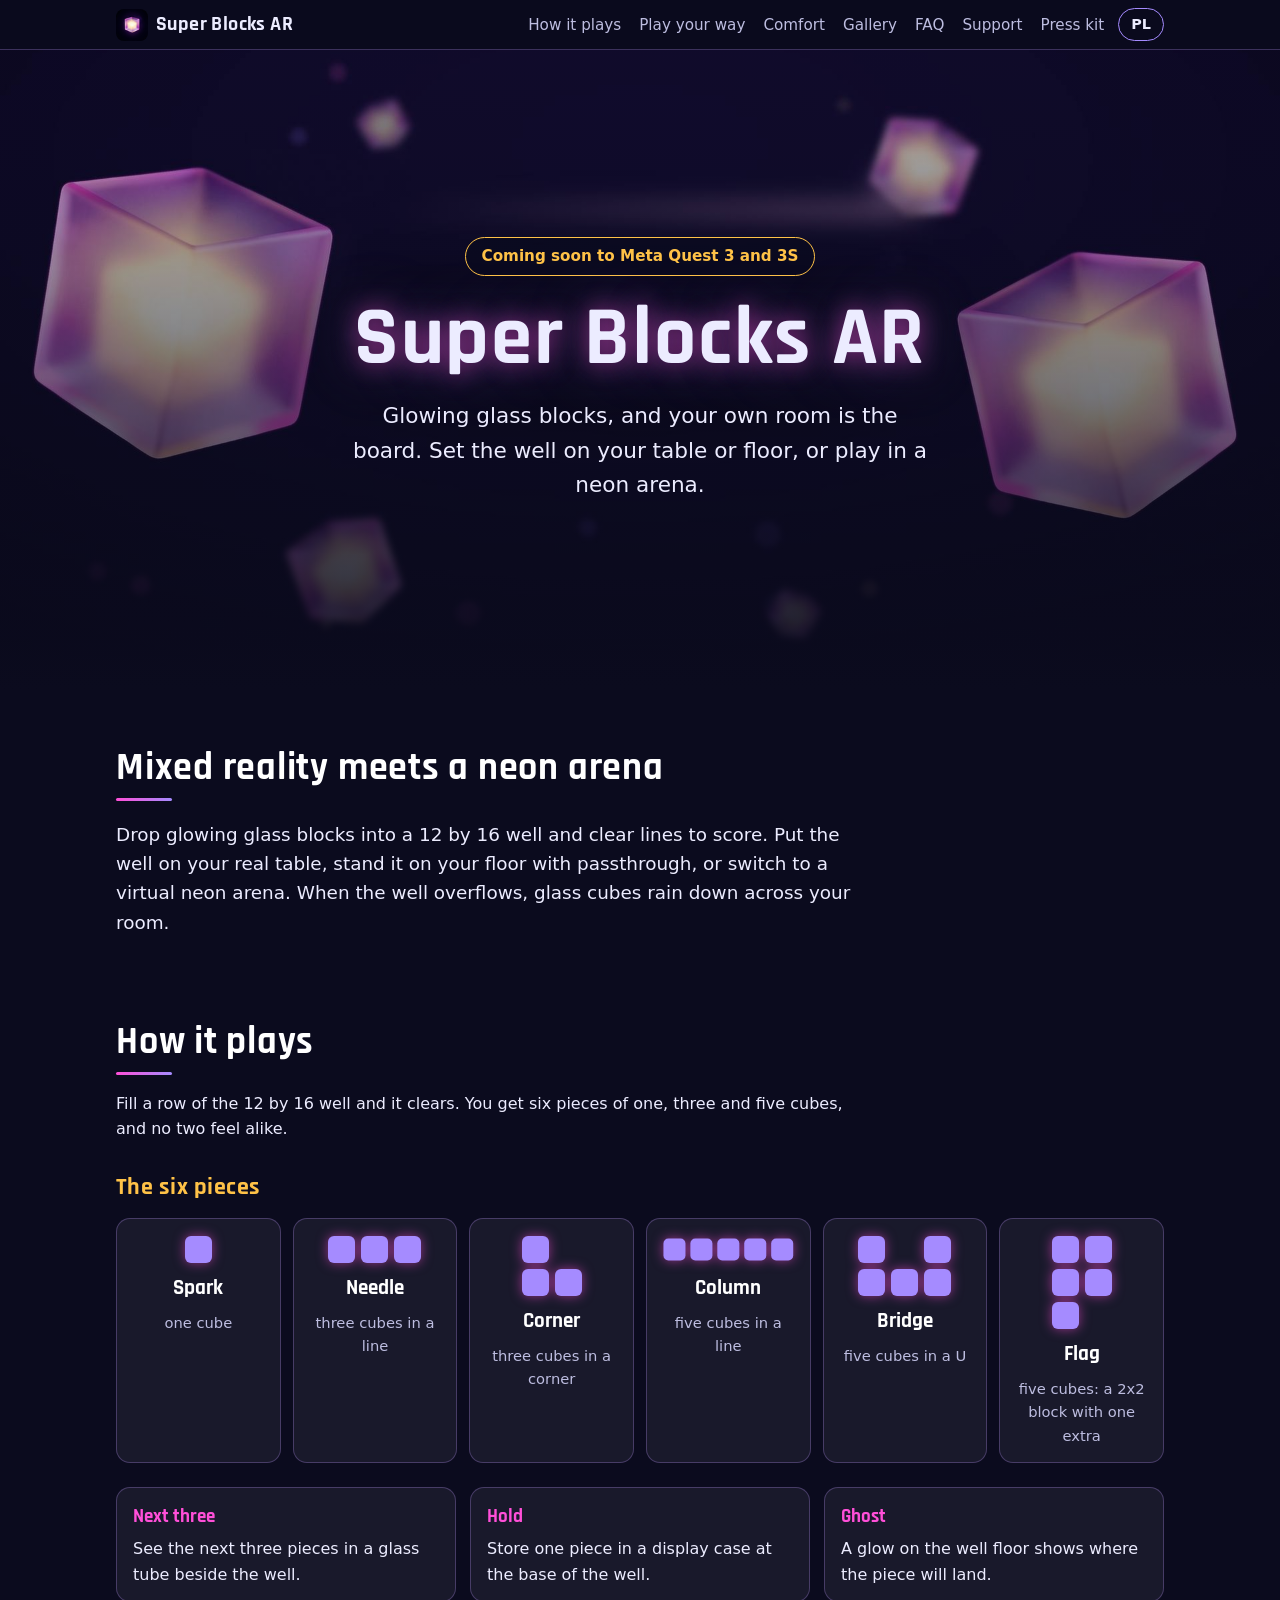
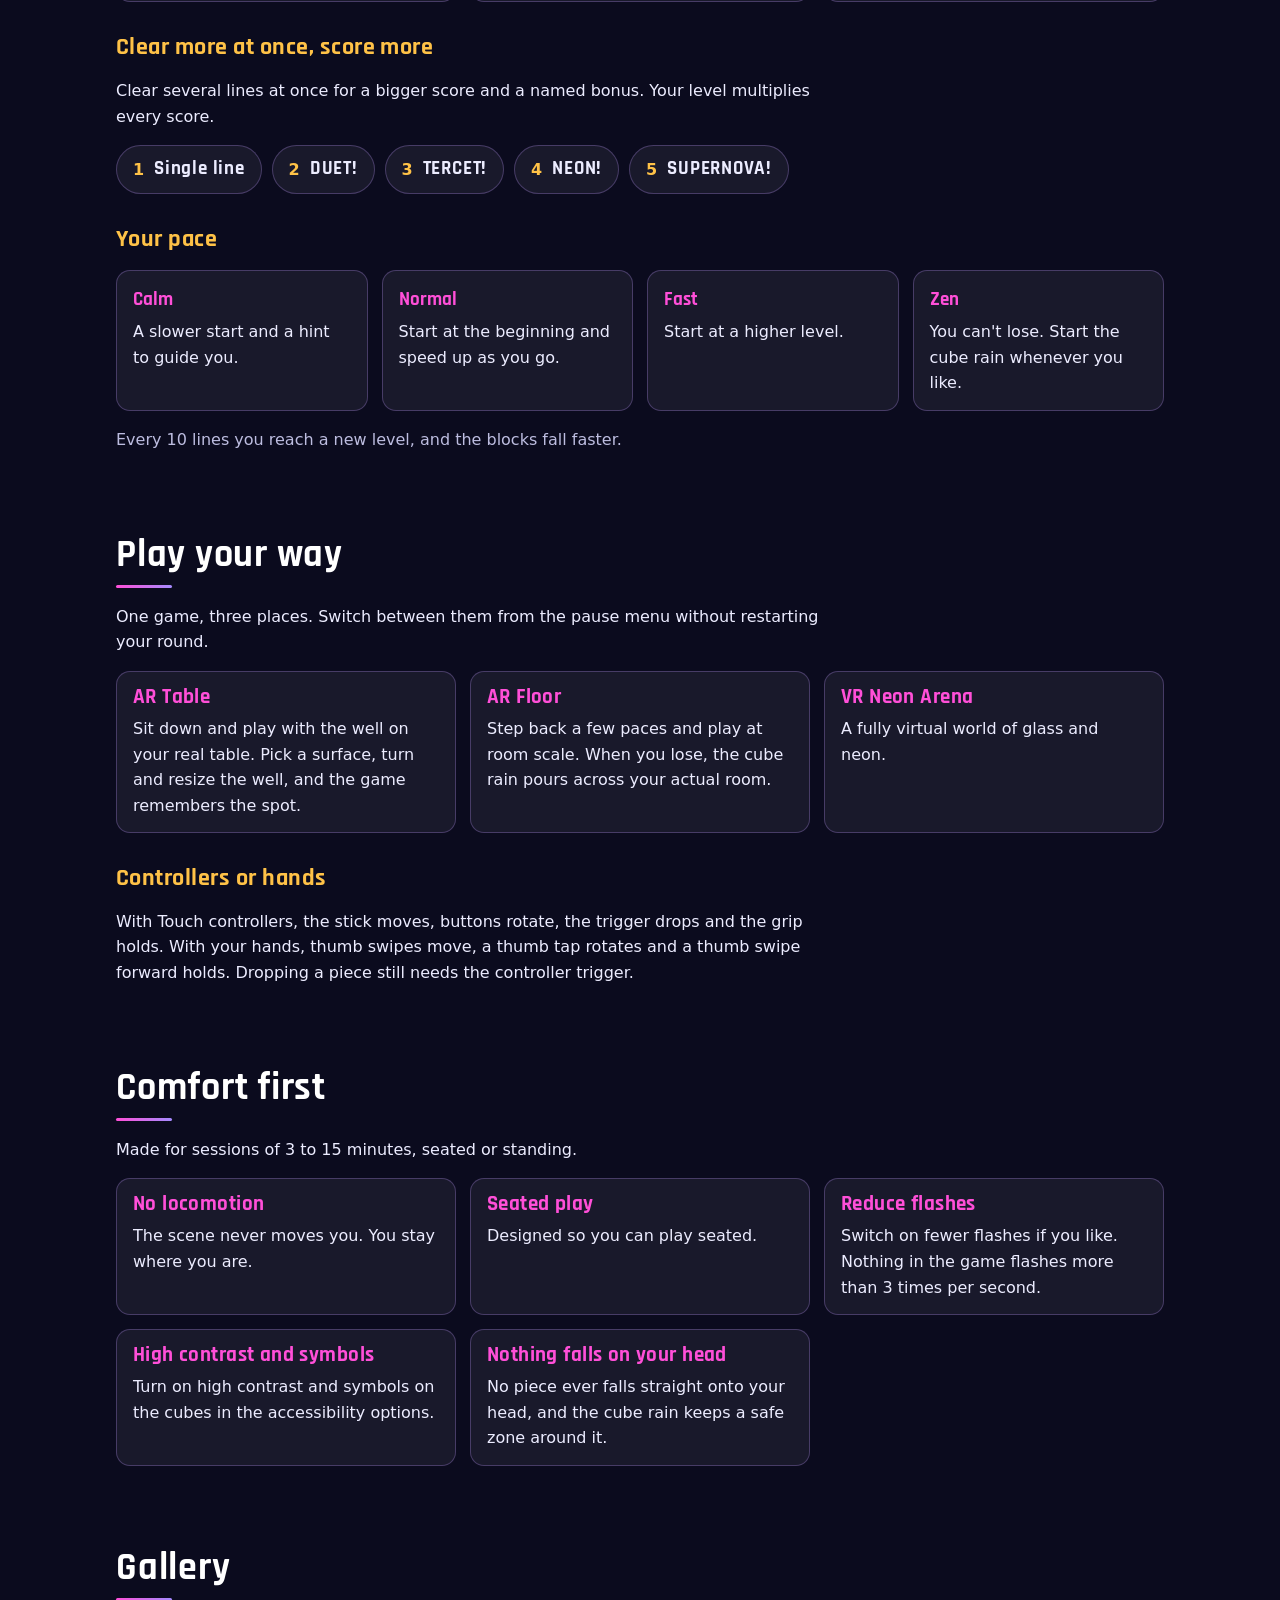
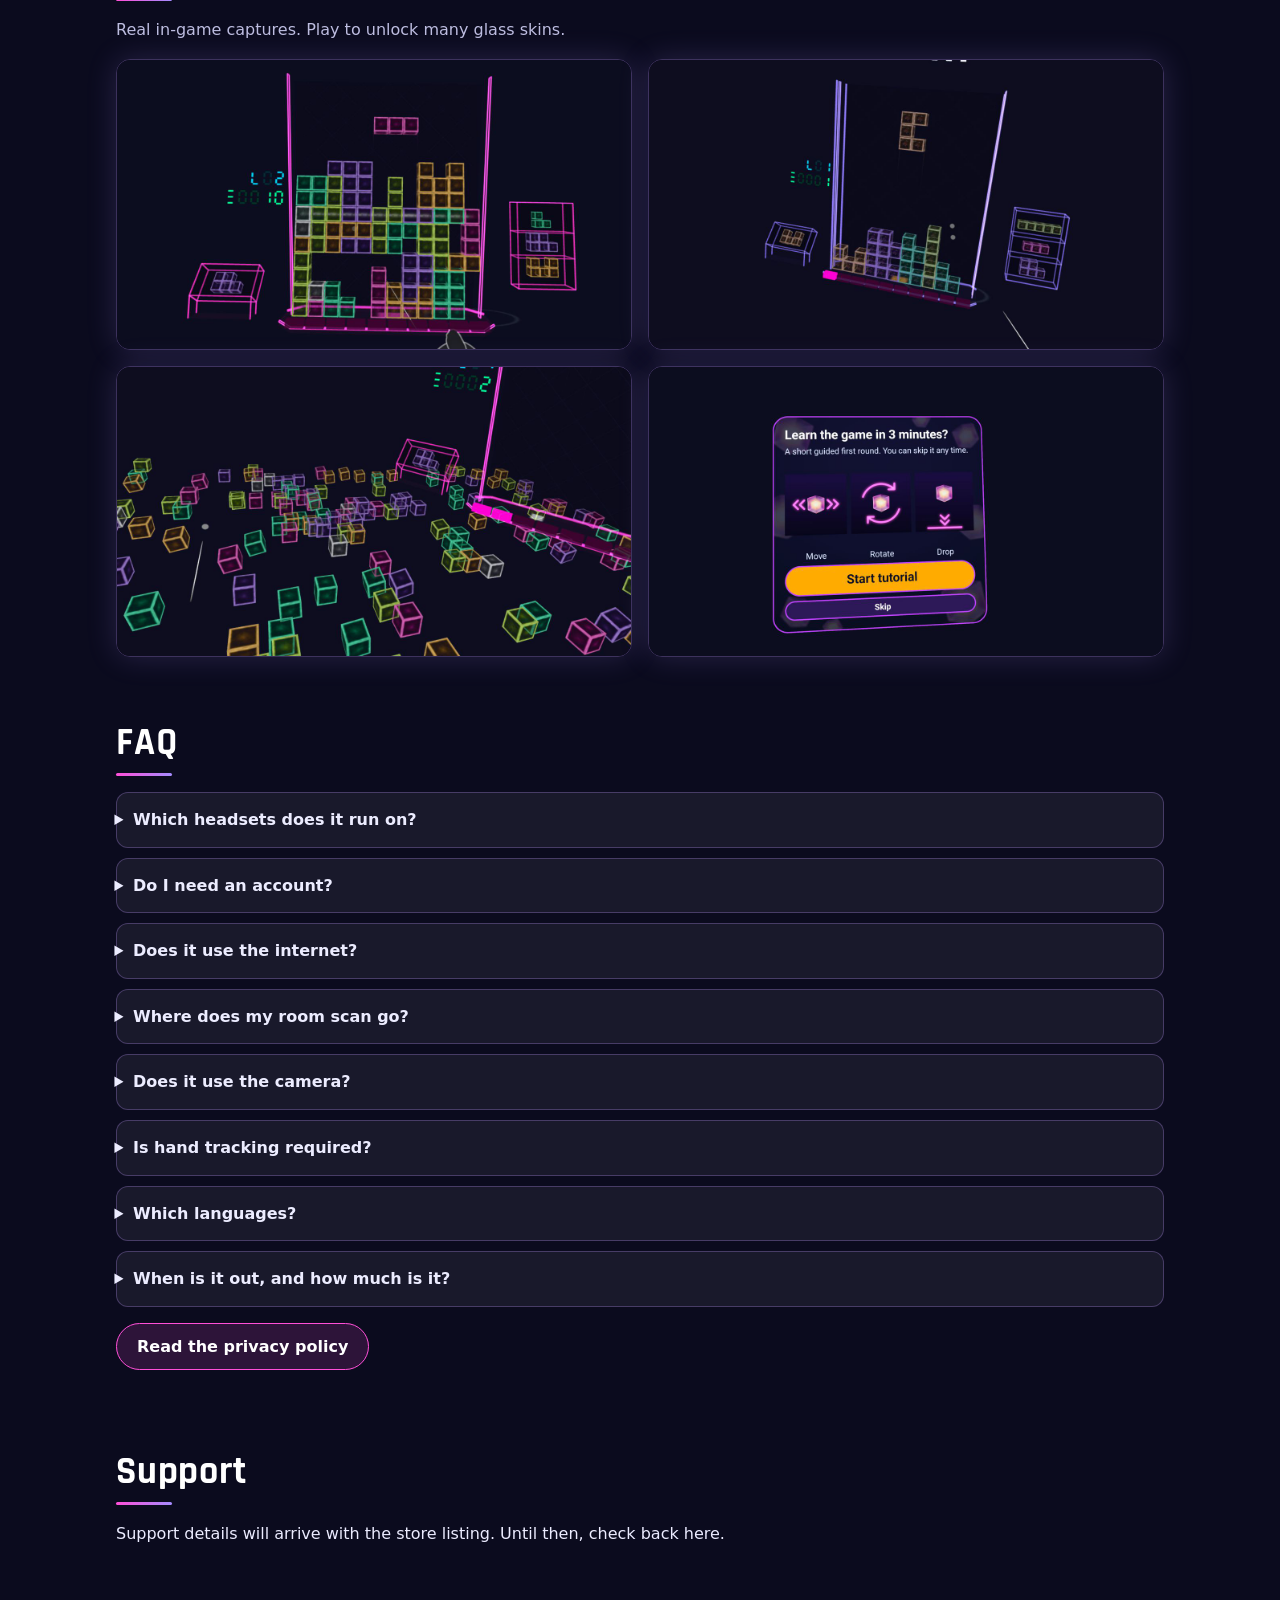
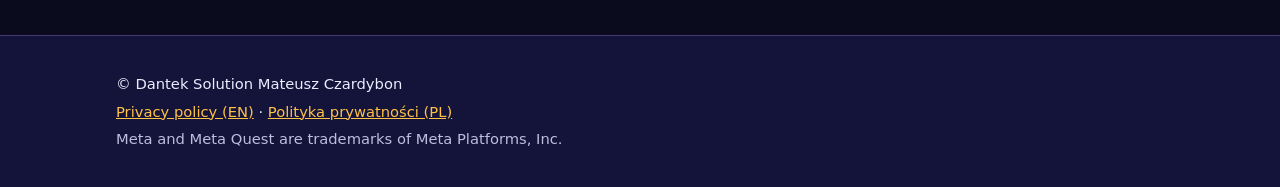
==== commit fd9cd5b5: "Rewrite site copy for natural EN and PL (facts unchanged) Co-Authored-By: Claude Sonnet 5.5 <noreply" ====
--- a/index.html
+++ b/index.html
@@ -4,11 +4,11 @@
 <meta charset="utf-8">
 <meta name="viewport" content="width=device-width, initial-scale=1">
 <title>Super Blocks AR</title>
-<meta name="description" content="Super Blocks AR: glowing glass blocks falling into a 12 by 16 well that you place on your real table or floor, or play in a neon arena. Coming soon to Meta Quest 3 and 3S.">
+<meta name="description" content="Super Blocks AR: glowing glass blocks fall into a 12 by 16 well. Set it on your real table or floor, or play in a neon arena. Coming soon to Meta Quest 3 and 3S.">
 <meta name="theme-color" content="#0b0b1e">
 <meta property="og:type" content="website">
 <meta property="og:title" content="Super Blocks AR">
-<meta property="og:description" content="Super Blocks AR: glowing glass blocks falling into a 12 by 16 well that you place on your real table or floor, or play in a neon arena. Coming soon to Meta Quest 3 and 3S.">
+<meta property="og:description" content="Super Blocks AR: glowing glass blocks fall into a 12 by 16 well. Set it on your real table or floor, or play in a neon arena. Coming soon to Meta Quest 3 and 3S.">
 <meta property="og:image" content="https://mczard.github.io/superblocksar/assets/og.jpg">
 <meta property="og:image:width" content="1200">
 <meta property="og:image:height" content="630">
@@ -34,51 +34,51 @@
 <!-- LAUNCH: replace the badge with the store button -->
 <p class="badge launch-badge">Coming soon to Meta Quest 3 and 3S</p>
 <h1>Super Blocks AR</h1>
-<p class="pitch">Glowing glass blocks, your real room as the board. Place the well on your table or floor, or drop into a neon arena.</p>
+<p class="pitch">Glowing glass blocks, and your own room is the board. Set the well on your table or floor, or play in a neon arena.</p>
 </div>
 </section>
 <section class="wrap sec intro">
 <h2>Mixed reality meets a neon arena</h2>
-<p class="lead">Drop glowing glass blocks into a 12 by 16 well and clear lines to score. Put the well on your real table, stand it on the floor with passthrough, or switch to a virtual neon arena. When the well overflows, a rain of glass cubes pours across your room.</p>
+<p class="lead">Drop glowing glass blocks into a 12 by 16 well and clear lines to score. Put the well on your real table, stand it on your floor with passthrough, or switch to a virtual neon arena. When the well overflows, glass cubes rain down across your room.</p>
 </section>
 <section id="play" class="wrap sec">
 <h2>How it plays</h2>
-<p>Clear lines by filling rows of the 12 by 16 well. Six odd-sized pieces, with no four-cube piece, keep every decision fresh.</p>
+<p>Fill a row of the 12 by 16 well and it clears. You get six pieces of one, three and five cubes, and no two feel alike.</p>
 <h3 class="sub">The six pieces</h3>
-<ul class="pieces"><li class="piece"><svg viewBox="0 0 11 11" width="33" height="33" aria-hidden="true" focusable="false"><rect x="1.0" y="1.0" width="9" height="9" rx="2"/></svg><strong>Spark</strong><span>1 cube</span></li><li class="piece"><svg viewBox="0 0 33 11" width="99" height="33" aria-hidden="true" focusable="false"><rect x="1.0" y="1.0" width="9" height="9" rx="2"/><rect x="12.0" y="1.0" width="9" height="9" rx="2"/><rect x="23.0" y="1.0" width="9" height="9" rx="2"/></svg><strong>Needle</strong><span>3 cubes, a line</span></li><li class="piece"><svg viewBox="0 0 22 22" width="66" height="66" aria-hidden="true" focusable="false"><rect x="1.0" y="1.0" width="9" height="9" rx="2"/><rect x="1.0" y="12.0" width="9" height="9" rx="2"/><rect x="12.0" y="12.0" width="9" height="9" rx="2"/></svg><strong>Corner</strong><span>3 cubes, a corner</span></li><li class="piece"><svg viewBox="0 0 55 11" width="165" height="33" aria-hidden="true" focusable="false"><rect x="1.0" y="1.0" width="9" height="9" rx="2"/><rect x="12.0" y="1.0" width="9" height="9" rx="2"/><rect x="23.0" y="1.0" width="9" height="9" rx="2"/><rect x="34.0" y="1.0" width="9" height="9" rx="2"/><rect x="45.0" y="1.0" width="9" height="9" rx="2"/></svg><strong>Column</strong><span>5 cubes, a line</span></li><li class="piece"><svg viewBox="0 0 33 22" width="99" height="66" aria-hidden="true" focusable="false"><rect x="1.0" y="1.0" width="9" height="9" rx="2"/><rect x="23.0" y="1.0" width="9" height="9" rx="2"/><rect x="1.0" y="12.0" width="9" height="9" rx="2"/><rect x="12.0" y="12.0" width="9" height="9" rx="2"/><rect x="23.0" y="12.0" width="9" height="9" rx="2"/></svg><strong>Bridge</strong><span>5 cubes, a U</span></li><li class="piece"><svg viewBox="0 0 22 33" width="66" height="99" aria-hidden="true" focusable="false"><rect x="1.0" y="1.0" width="9" height="9" rx="2"/><rect x="12.0" y="1.0" width="9" height="9" rx="2"/><rect x="1.0" y="12.0" width="9" height="9" rx="2"/><rect x="12.0" y="12.0" width="9" height="9" rx="2"/><rect x="1.0" y="23.0" width="9" height="9" rx="2"/></svg><strong>Flag</strong><span>5 cubes, a block plus one</span></li></ul>
-<ul class="cards three"><li><h4>Next three</h4><p>See the next three pieces in a glass tube beside the well.</p></li><li><h4>Hold</h4><p>Keep one piece in a hold case at the base of the well.</p></li><li><h4>Ghost</h4><p>A glow on the floor of the well shows where the piece will land.</p></li></ul>
+<ul class="pieces"><li class="piece"><svg viewBox="0 0 11 11" width="33" height="33" aria-hidden="true" focusable="false"><rect x="1.0" y="1.0" width="9" height="9" rx="2"/></svg><strong>Spark</strong><span>one cube</span></li><li class="piece"><svg viewBox="0 0 33 11" width="99" height="33" aria-hidden="true" focusable="false"><rect x="1.0" y="1.0" width="9" height="9" rx="2"/><rect x="12.0" y="1.0" width="9" height="9" rx="2"/><rect x="23.0" y="1.0" width="9" height="9" rx="2"/></svg><strong>Needle</strong><span>three cubes in a line</span></li><li class="piece"><svg viewBox="0 0 22 22" width="66" height="66" aria-hidden="true" focusable="false"><rect x="1.0" y="1.0" width="9" height="9" rx="2"/><rect x="1.0" y="12.0" width="9" height="9" rx="2"/><rect x="12.0" y="12.0" width="9" height="9" rx="2"/></svg><strong>Corner</strong><span>three cubes in a corner</span></li><li class="piece"><svg viewBox="0 0 55 11" width="165" height="33" aria-hidden="true" focusable="false"><rect x="1.0" y="1.0" width="9" height="9" rx="2"/><rect x="12.0" y="1.0" width="9" height="9" rx="2"/><rect x="23.0" y="1.0" width="9" height="9" rx="2"/><rect x="34.0" y="1.0" width="9" height="9" rx="2"/><rect x="45.0" y="1.0" width="9" height="9" rx="2"/></svg><strong>Column</strong><span>five cubes in a line</span></li><li class="piece"><svg viewBox="0 0 33 22" width="99" height="66" aria-hidden="true" focusable="false"><rect x="1.0" y="1.0" width="9" height="9" rx="2"/><rect x="23.0" y="1.0" width="9" height="9" rx="2"/><rect x="1.0" y="12.0" width="9" height="9" rx="2"/><rect x="12.0" y="12.0" width="9" height="9" rx="2"/><rect x="23.0" y="12.0" width="9" height="9" rx="2"/></svg><strong>Bridge</strong><span>five cubes in a U</span></li><li class="piece"><svg viewBox="0 0 22 33" width="66" height="99" aria-hidden="true" focusable="false"><rect x="1.0" y="1.0" width="9" height="9" rx="2"/><rect x="12.0" y="1.0" width="9" height="9" rx="2"/><rect x="1.0" y="12.0" width="9" height="9" rx="2"/><rect x="12.0" y="12.0" width="9" height="9" rx="2"/><rect x="1.0" y="23.0" width="9" height="9" rx="2"/></svg><strong>Flag</strong><span>five cubes: a 2x2 block with one extra</span></li></ul>
+<ul class="cards three"><li><h4>Next three</h4><p>See the next three pieces in a glass tube beside the well.</p></li><li><h4>Hold</h4><p>Store one piece in a display case at the base of the well.</p></li><li><h4>Ghost</h4><p>A glow on the well floor shows where the piece will land.</p></li></ul>
 <h3 class="sub">Clear more at once, score more</h3>
-<p>Clearing several lines at once earns a named bonus, scaled by your level.</p>
+<p>Clear several lines at once for a bigger score and a named bonus. Your level multiplies every score.</p>
 <ul class="scores"><li><span class="n">1</span><span class="w">Single line</span></li><li><span class="n">2</span><span class="w">DUET!</span></li><li><span class="n">3</span><span class="w">TERCET!</span></li><li><span class="n">4</span><span class="w">NEON!</span></li><li><span class="n">5</span><span class="w">SUPERNOVA!</span></li></ul>
 <h3 class="sub">Your pace</h3>
-<ul class="cards four"><li><h4>Calm</h4><p>Slower start and a hint to help you along.</p></li><li><h4>Normal</h4><p>The standard challenge.</p></li><li><h4>Fast</h4><p>Starts at a higher level.</p></li><li><h4>Zen</h4><p>No game over; trigger the cube rain whenever you like.</p></li></ul>
-<p class="muted">A new level every 10 lines, with faster falling.</p>
+<ul class="cards four"><li><h4>Calm</h4><p>A slower start and a hint to guide you.</p></li><li><h4>Normal</h4><p>Start at the beginning and speed up as you go.</p></li><li><h4>Fast</h4><p>Start at a higher level.</p></li><li><h4>Zen</h4><p>You can't lose. Start the cube rain whenever you like.</p></li></ul>
+<p class="muted">Every 10 lines you reach a new level, and the blocks fall faster.</p>
 </section>
 <section id="modes" class="wrap sec">
 <h2>Play your way</h2>
-<p>The same game in three places. Switch between them from the pause menu without restarting your round.</p>
-<ul class="cards three"><li><h3>AR Table</h3><p>Seated play with the well on your real table. Pick a surface, rotate and scale it, and the game remembers the spot.</p></li><li><h3>AR Floor</h3><p>Stand a few steps back and play at room scale. The game-over cube rain pours across your actual room.</p></li><li><h3>VR Neon Arena</h3><p>A fully virtual scene of glass and neon.</p></li></ul>
+<p>One game, three places. Switch between them from the pause menu without restarting your round.</p>
+<ul class="cards three"><li><h3>AR Table</h3><p>Sit down and play with the well on your real table. Pick a surface, turn and resize the well, and the game remembers the spot.</p></li><li><h3>AR Floor</h3><p>Step back a few paces and play at room scale. When you lose, the cube rain pours across your actual room.</p></li><li><h3>VR Neon Arena</h3><p>A fully virtual world of glass and neon.</p></li></ul>
 <h3 class="sub">Controllers or hands</h3>
-<p>Play with Touch controllers: stick to move, buttons to rotate, trigger to drop, grip to hold. Or use hand gestures: thumb swipes to move, a thumb tap to rotate and a thumb swipe forward to hold. Dropping a piece with hands is not available; use the controller trigger for that.</p>
+<p>With Touch controllers, the stick moves, buttons rotate, the trigger drops and the grip holds. With your hands, thumb swipes move, a thumb tap rotates and a thumb swipe forward holds. Dropping a piece still needs the controller trigger.</p>
 </section>
 <section id="comfort" class="wrap sec">
 <h2>Comfort first</h2>
-<p>Built for sessions of 3 to 15 minutes, seated or standing.</p>
-<ul class="cards three"><li><h3>No locomotion</h3><p>You never move through the scene. You stay where you are.</p></li><li><h3>Seated play</h3><p>Everything is designed to be playable seated.</p></li><li><h3>Reduce flashes</h3><p>An option for fewer flashes. Nothing in the game flashes more than 3 times per second.</p></li><li><h3>High contrast and symbols</h3><p>Accessibility options include high contrast and symbols on the cubes.</p></li><li><h3>Clear of your head</h3><p>Nothing is dropped directly onto your head, and the cube rain keeps a safe zone around it.</p></li></ul>
+<p>Made for sessions of 3 to 15 minutes, seated or standing.</p>
+<ul class="cards three"><li><h3>No locomotion</h3><p>The scene never moves you. You stay where you are.</p></li><li><h3>Seated play</h3><p>Designed so you can play seated.</p></li><li><h3>Reduce flashes</h3><p>Switch on fewer flashes if you like. Nothing in the game flashes more than 3 times per second.</p></li><li><h3>High contrast and symbols</h3><p>Turn on high contrast and symbols on the cubes in the accessibility options.</p></li><li><h3>Nothing falls on your head</h3><p>No piece ever falls straight onto your head, and the cube rain keeps a safe zone around it.</p></li></ul>
 </section>
 <section id="gallery" class="wrap sec">
 <h2>Gallery</h2>
-<p class="muted">Real in-game captures. Many glass skins that you unlock by playing.</p>
+<p class="muted">Real in-game captures. Play to unlock many glass skins.</p>
 <ul class="gallery"><li><img src="assets/shot-1-arena.jpg" alt="Glowing glass blocks stacked in a well inside the neon VR arena." width="1280" height="720" loading="lazy"></li><li><img src="assets/shot-2-galaxy.jpg" alt="The VR arena with an alternative glass skin." width="1280" height="720" loading="lazy"></li><li><img src="assets/shot-3-rain.jpg" alt="The game-over rain of glass cubes falling through the room." width="1280" height="720" loading="lazy"></li><li><img src="assets/shot-4-tutorial.jpg" alt="The in-game tutorial showing how to play." width="1280" height="720" loading="lazy"></li></ul>
 </section>
 <section id="faq" class="wrap sec">
 <h2>FAQ</h2>
-<div class="faq"><details><summary>Which headsets does it support?</summary><p>Meta Quest 3 and Meta Quest 3S.</p></details><details><summary>Do I need an account?</summary><p>The game has no account of its own, no ads and no analytics.</p></details><details><summary>Does it use the internet?</summary><p>The game has no server of its own. The only online feature is the optional Meta leaderboard: after a finished round (not Zen) your score and the name of the board, which is only the difficulty, are sent through the Meta Platform SDK built into the app. The game contacts no other server, and no room scan, camera or hand data is ever sent.</p></details><details><summary>Where does my room scan go?</summary><p>Nowhere. In the AR modes the game reads the room scan from the headset to place the well and, on the floor, to let cubes bounce off your room. It is processed on the headset and never sent or stored outside it. The game saves only the board position you chose, as a spatial anchor kept by the system on the headset.</p></details><details><summary>Does it use the camera?</summary><p>No. The game never accesses camera images and does not record video or audio. Passthrough is rendered by the system.</p></details><details><summary>Is hand tracking required?</summary><p>No. Hand tracking is optional and only reads thumb gestures. Controllers work for everything.</p></details><details><summary>Which languages?</summary><p>English and Polish.</p></details><details><summary>When is it out, and how much is it?</summary><p>It is coming soon. Release date and price will be announced with the store listing.</p></details></div>
+<div class="faq"><details><summary>Which headsets does it run on?</summary><p>Meta Quest 3 and Meta Quest 3S.</p></details><details><summary>Do I need an account?</summary><p>No. The game has no account of its own, no ads and no analytics.</p></details><details><summary>Does it use the internet?</summary><p>Only for the optional Meta leaderboard. The game has no server of its own. After a finished round (not Zen), your score and the name of the board, which is only the difficulty, are sent through the Meta Platform SDK built into the app. The game contacts no other server, and no room scan, camera or hand data is ever sent.</p></details><details><summary>Where does my room scan go?</summary><p>Nowhere. In the AR modes the game reads the room scan from the headset to place the well and, on the floor, to let cubes bounce off your room. The scan is processed on the headset and never sent or stored outside it. The game saves only the board position you chose, as a spatial anchor kept by the system on the headset.</p></details><details><summary>Does it use the camera?</summary><p>No. The game never accesses camera images and does not record video or audio. The system renders passthrough.</p></details><details><summary>Is hand tracking required?</summary><p>No. Hand tracking is optional and reads only thumb gestures. Controllers do everything.</p></details><details><summary>Which languages?</summary><p>English and Polish.</p></details><details><summary>When is it out, and how much is it?</summary><p>Soon. The release date and price will come with the store listing.</p></details></div>
 <p><a class="btn" href="https://mczard.github.io/superblocksar-legal/" rel="noopener">Read the privacy policy</a></p>
 </section>
 <section id="support" class="wrap sec">
 <h2>Support</h2>
-<p>Support details will be published together with the store listing. Until then, please check back here.</p>
+<p>Support details will arrive with the store listing. Until then, check back here.</p>
 </section>
 </main>
 <footer class="foot">
